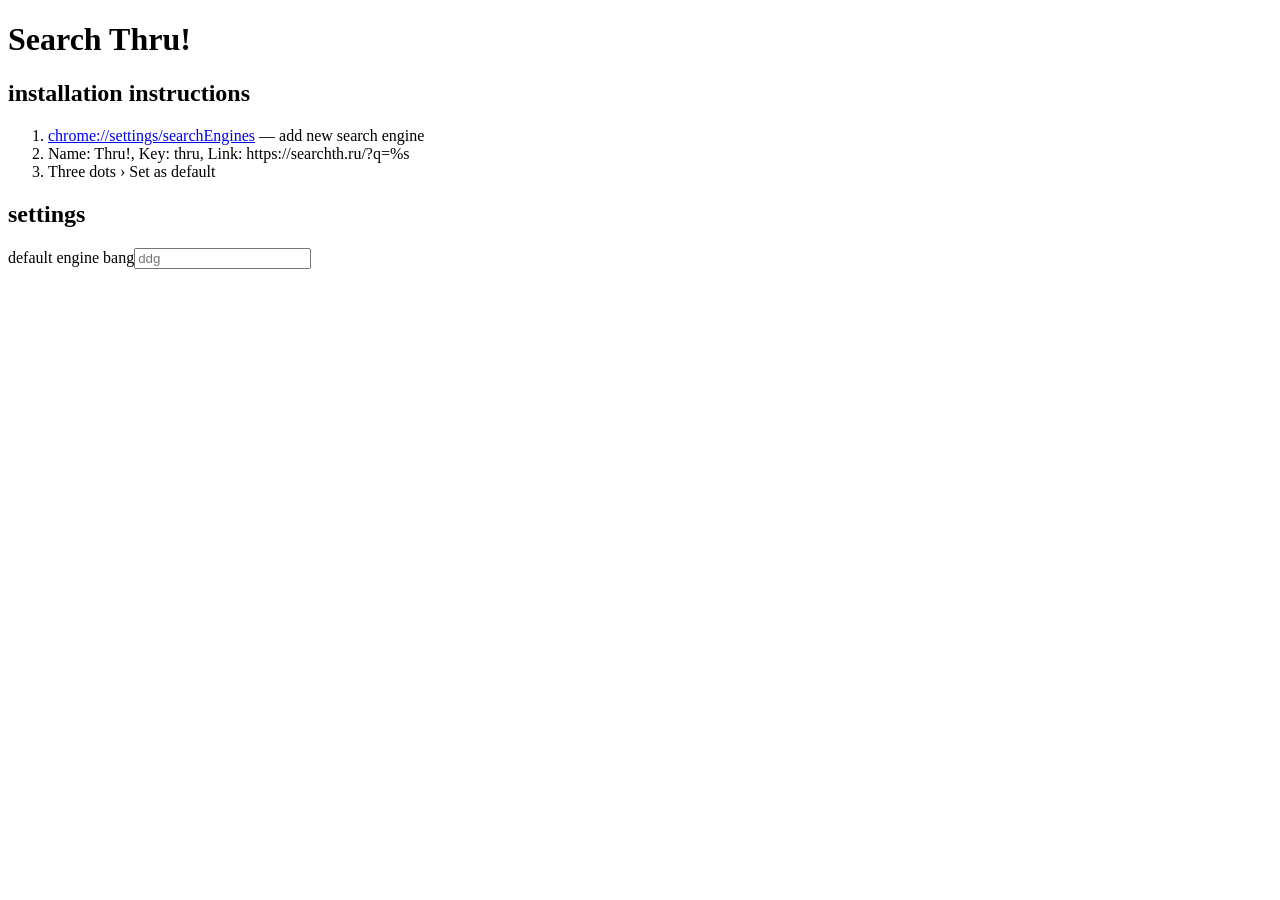
==== index.html @ 115f1e4c "oops, return is not in function" ====
<!doctype html>
<html lang="en">
    <head>
        <style>
            :root {
                color-scheme: light dark;
                --primary: light-dark(#fff, #111);
                background-color: var(--primary);
                /* hidden because first incognito query */
                /* will render page before redirecting  */
                visibility: hidden;
            }
        </style>
        <link
            id="homepageStylesheet"
            rel="stylesheet"
            href="/global.css"
            media="print"
        />

        <script>
            // first incognito search query will load this page
            // since there is no service worker to intercept
            const url = new URL(window.location.href);
            const query = url.searchParams.get("q")?.trim() ?? "";
            if (query && !navigator.serviceWorker?.controller) {
                const fallback = `https://duckduckgo.com/?q=${encodeURIComponent(
                    query,
                )}`;
                window.location.replace(fallback);
            }
        </script>

        <script src="/interface.js" defer></script>
        <script defer>
            if ("serviceWorker" in navigator) {
                navigator.serviceWorker
                    .register("/sw.js", { scope: "/" })
                    .catch(() => {});
            }
        </script>

        <meta charset="UTF-8" />
        <meta name="viewport" content="width=device-width, initial-scale=1.0" />
        <title>SearchThru!</title>
        <link
            rel="icon"
            type="image/png"
            href="/assets/favicon.png"
            sizes="32x32"
        />
        <link rel="icon" type="image/svg+xml" href="/assets/favicon.svg" />
        <link
            rel="search"
            type="application/opensearchdescription+xml"
            title="SearchThru!"
            href="/opensearch.xml"
        />
    </head>
    <body>
        <div id="app"></div>
    </body>
</html>
---- global.css ----
:root {
    opacity: 1;
}
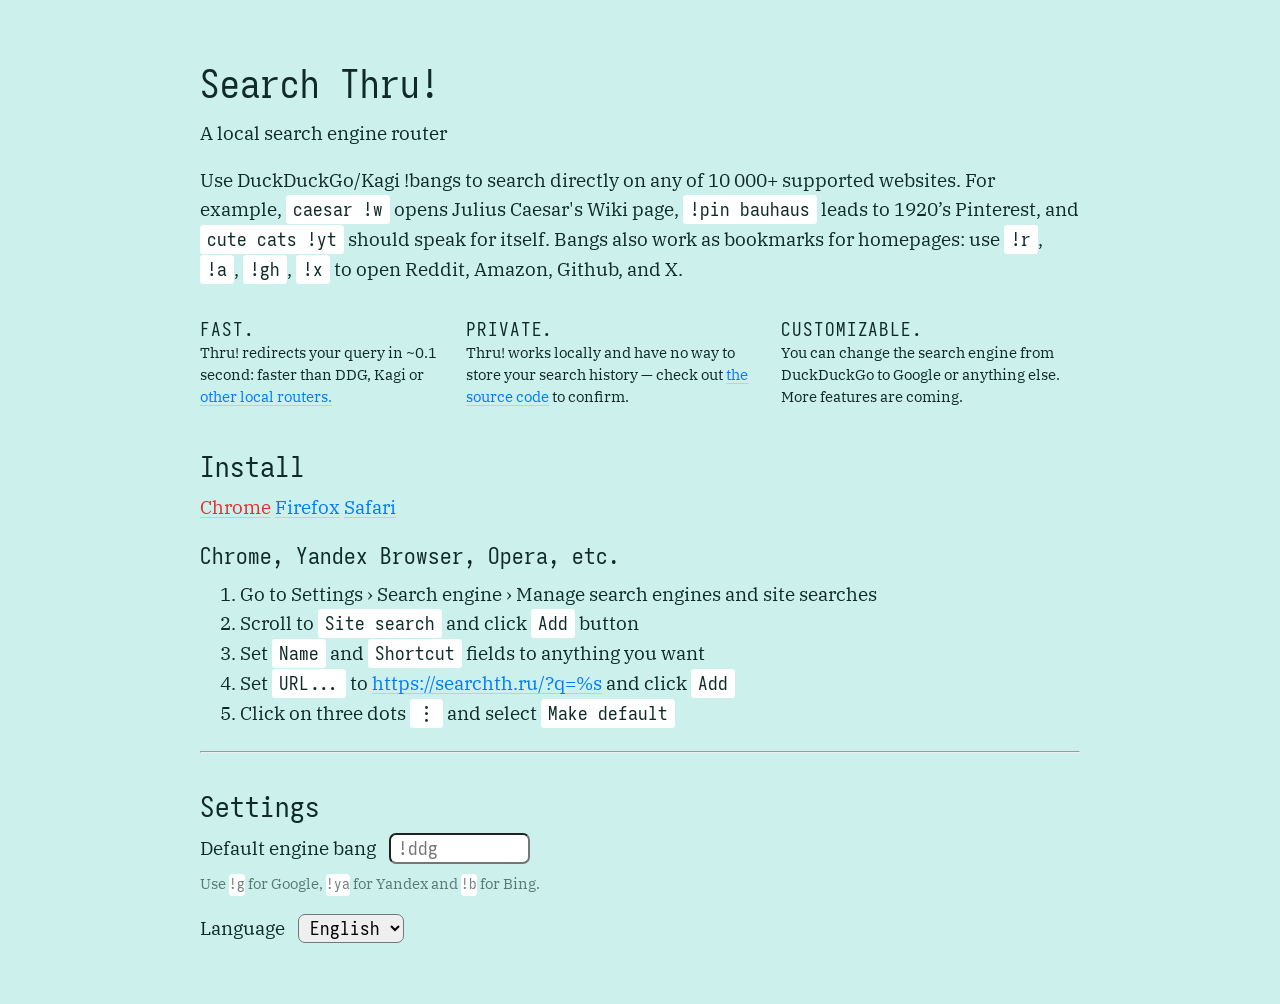
==== commit 1103ec20: "even bigger and beutifulier interface" ====
--- a/index.html
+++ b/index.html
@@ -6,8 +6,6 @@
                 color-scheme: light dark;
                 --primary: light-dark(#fff, #111);
                 background-color: var(--primary);
-                /* hidden because first incognito query */
-                /* will render page before redirecting  */
                 visibility: hidden;
             }
         </style>
@@ -15,8 +13,15 @@
             id="homepageStylesheet"
             rel="stylesheet"
             href="/global.css"
-            media="print"
         />
+
+        <script defer>
+        if ("serviceWorker" in navigator) {
+            navigator.serviceWorker
+                .register("/sw.js", { scope: "/" })
+                .catch(() => {});
+        }
+        </script>
 
         <script>
             // first incognito search query will load this page
@@ -29,20 +34,19 @@
                 )}`;
                 window.location.replace(fallback);
             }
-        </script>
-
-        <script src="/interface.js" defer></script>
-        <script defer>
-            if ("serviceWorker" in navigator) {
-                navigator.serviceWorker
-                    .register("/sw.js", { scope: "/" })
-                    .catch(() => {});
+            if (!query) {
+                document.documentElement.style.visibility = "visible";
             }
         </script>
 
+        <script src="/interface.js" defer></script>
+
         <meta charset="UTF-8" />
         <meta name="viewport" content="width=device-width, initial-scale=1.0" />
-        <title>SearchThru!</title>
+        <title>Search Thru!</title>
+        <meta name="description" content="A local search engine router." />
+        <meta property="og:site_name" content="Search Thru!" />
+
         <link
             rel="icon"
             type="image/png"
@@ -53,11 +57,220 @@
         <link
             rel="search"
             type="application/opensearchdescription+xml"
-            title="SearchThru!"
+            title="Thru!"
             href="/opensearch.xml"
         />
     </head>
     <body>
-        <div id="app"></div>
+        <h1 id="title" data-i18n="title">Search Thru!</h1>
+        <p id="tagline" data-i18n="tagline">A local search engine router</p>
+        <p data-i18n="description">
+            <span data-i18n="description.lead">
+                Use DuckDuckGo/Kagi !bangs to search directly on any of 10 000+
+                supported websites. For example,
+            </span>
+            <q data-i18n="description.examples.1.query">caesar !w</q>
+            <span data-i18n="description.examples.1.description">
+                opens Julius Caesar's Wiki page,
+            </span>
+            <q data-i18n="description.examples.2.query">!pin bauhaus</q>
+            <span data-i18n="description.examples.2.description">
+                leads to 1920’s Pinterest, and
+            </span>
+            <q data-i18n="description.examples.3.query">cute cats !yt</q>
+            <span data-i18n="description.examples.3.description">
+                should speak for itself.
+            </span>
+            <span data-i18n="description.bookmarks.start">
+                Bangs also work as bookmarks for homepages: use
+            </span>
+            <q data-i18n="description.bookmarks.1">!r</q>,
+            <q data-i18n="description.bookmarks.2">!a</q>,
+            <q data-i18n="description.bookmarks.3">!gh</q>,
+            <q data-i18n="description.bookmarks.4">!x</q>
+            <span data-i18n="description.bookmarks.end">
+                to open Reddit, Amazon, Github, and X.
+            </span>
+        </p>
+        <div class="perks">
+            <div class="perk-card">
+                <h2 data-i18n="perks.speed.title">Fast.</h2>
+                <p data-i18n="perks.speed.description">
+                    <span data-i18n="perks.speed.description.start"> Thru! redirects your query in ~0.1 second: faster than DDG,
+                    Kagi or
+                    </span>
+                    <a
+                        href="https://unduck.link/"
+                        data-i18n="perks.speed.description.link"
+                    >
+                        other local routers.
+                    </a>
+                </p>
+            </div>
+            <div class="perk-card">
+                <h2 data-i18n="perks.privacy.title">Private.</h2>
+                <p data-i18n="perks.privacy.description">
+                    <span data-i18n="perks.privacy.description.start">
+                        Thru! works locally and have no way to store your search
+                        history — check out
+                    </span>
+                    <a
+                        href="https://github.com/magvag/searchthru"
+                        data-i18n="perks.privacy.description.link"
+                    >
+                        the source code
+                    </a>
+                    <span data-i18n="perks.privacy.description.end">
+                        to confirm.
+                    </span>
+                </p>
+            </div>
+            <div class="perk-card">
+                <h2 data-i18n="perks.customization.title">Customizable.</h2>
+                <p data-i18n="perks.customization.description">
+                    You can change the search engine from DuckDuckGo to Google
+                    or anything else. More features are coming.
+                </p>
+            </div>
+        </div>
+        <div class="instructions">
+            <script>
+                document.addEventListener("DOMContentLoaded", () => {
+                    const links = document.querySelectorAll(
+                        '.browser-selector a[href^="#"]',
+                    );
+                    if (!links.length) return;
+
+                    const ua = navigator.userAgent;
+                    let target = "#chrome";
+                    if (/Firefox/i.test(ua)) {
+                        target = "#firefox";
+                    } else if (
+                        /Safari/i.test(ua) &&
+                        !/Chrome|Chromium|Edg|OPR|YaBrowser/i.test(ua)
+                    ) {
+                        target = "#safari";
+                    }
+
+                    const match = Array.from(links).find(
+                        (link) => link.getAttribute("href") === target,
+                    );
+                    if (match) {
+                        links.forEach((link) =>
+                            link.classList.remove("active"),
+                        );
+                        match.classList.add("active");
+                    }
+                });
+            </script>
+            <h2 data-i18n="instructions.title">Install</h2>
+            <div class="browser-selector">
+                <a
+                    href="#chrome"
+                    class="interactive select active"
+                    data-i18n="instructions.browsers.chrome"
+                    >Chrome</a
+                >
+                <a
+                    href="#firefox"
+                    class="interactive select"
+                    data-i18n="instructions.browsers.firefox"
+                    >Firefox</a
+                >
+                <a
+                    href="#safari"
+                    class="interactive select"
+                    data-i18n="instructions.browsers.safari"
+                    >Safari</a
+                >
+            </div>
+            <div id="chrome" class="instruction">
+                <h3 data-i18n="instructions.chrome.title">
+                    Chrome, Yandex Browser, Opera, etc.
+                </h3>
+                <ol>
+                    <li data-i18n="instructions.chrome.1">
+                        Go to Settings › Search engine › Manage search engines
+                        and site searches
+                    </li>
+                    <li data-i18n="instructions.chrome.2">
+                        Scroll to <q>Site search</q> and click <q>Add</q> button
+                    </li>
+                    <li data-i18n="instructions.chrome.3">
+                        Set <q>Name</q> and <q>Shortcut</q> fields to anything
+                        you want
+                    </li>
+                    <li data-i18n="instructions.chrome.4">
+                        <span data-i18n="instructions.chrome.start">
+                            Set <q>URL...</q> to
+                        </span>
+                        <a
+                            href="https://searchth.ru/?q=%s"
+                            class="interactive copy"
+                            >https://searchth.ru/?q=%s</a
+                        >
+                        <span data-i18n="instructions.chrome.end">
+                            and click <q>Add</q>
+                        </span>
+                    </li>
+                    <li data-i18n="instructions.chrome.5">
+                        Click on three dots <span class="ui">⋮</span> and select
+                        <q>Make default</q>
+                    </li>
+                </ol>
+            </div>
+            <div id="firefox" class="instruction">
+                <h3 data-i18n="instructions.firefox.title">
+                    Firefox, Zen, etc.
+                </h3>
+                <ol>
+                    <li data-i18n="instructions.firefox.1">
+                        Right click on URL in address bar of this page
+                    </li>
+                    <li data-i18n="instructions.firefox.2">
+                        Click <q>Add “Thru!”</q>
+                    </li>
+                    <li data-i18n="instructions.firefox.3">
+                        Go to Setting › Search and choose Thru! as a default
+                        search engine
+                    </li>
+                </ol>
+            </div>
+            <div id="safari" class="instruction">
+                <h3 data-i18n="instructions.safari.title">Safari</h3>
+                <p data-i18n="instructions.safari.1">
+                    Safari does not support custom search engines, stay tuned
+                    for a browser extension.
+                </p>
+            </div>
+        </div>
+        <hr>
+        <div class="settings">
+            <h2 data-i18n="settings.title">Settings</h2>
+            <div id="defaults">
+                <label
+                    for="defaultBang"
+                    data-i18n="settings.default-bang.setting"
+                    >Default engine bang</label
+                >
+                <input
+                    type="text"
+                    id="defaultBang"
+                    name="defaultBang"
+                    placeholder="!ddg"
+                />
+                <p class="hint" data-i18n="settings.default-bang.help">
+                    Use <q>!g</q> for Google, <q>!ya</q> for Yandex and <q>!b</q> for Bing.
+                </p>
+            </div>
+        </div>
+        <div class="language">
+            <label for="language" data-i18n="settings.language.setting">Language</label>
+            <select id="language" name="language">
+                <option value="en">English</option>
+                <option value="ru">Русский</option>
+            </select>
+        </div>
+        </div>
     </body>
 </html>
--- a/global.css
+++ b/global.css
@@ -1,3 +1,273 @@
 :root {
-    opacity: 1;
-}
+    --color-primary: light-dark(#ccf0eb, #102b27);
+    --color-secondary: light-dark(#102b27, #ccf0eb);
+    --color-tertiary: light-dark(red, red);
+    /*--color-quaternary: light-dark(red, red);*/
+}
+
+:root {
+    --color-background: var(--color-primary);
+    --color-text: var(--color-secondary);
+    --color-heading: var(--color-text);
+    --color-link: light-dark(#007bff, #007bff);
+    --color-link__hover: light-dark(#0056b3, #0056b3);
+    --color-link__visited: light-dark(#b24bab, #ef4bc6);
+    --color-link__active: light-dark(#e72c2c, #e72c2c);
+    --color-codeBackground: light-dark(
+        white,
+        color-mix(in srgb, var(--color-text), transparent 90%)
+    );
+}
+
+:root {
+    --transparency-line: 80%;
+    --width-main: 50rem;
+    --font-size-text: 1.1rem;
+    --font-size-caption: 0.825rem;
+    --font-size-h1: 3rem;
+    --font-size-h2: 2rem;
+}
+
+:root {
+    background-color: var(--color-background);
+}
+
+@media (prefers-color-scheme: dark) {
+    :root {
+        color-scheme: dark;
+    }
+}
+
+* {
+    box-sizing: border-box;
+}
+
+@view-transition {
+    navigation: auto;
+}
+
+html,
+body {
+    padding: 0 auto;
+    margin: 0 auto;
+    font-family: var(--font-family);
+    font-size: var(--font-size-text);
+    color: var(--color-text);
+}
+
+html {
+    overflow-y: scroll;
+    min-height: 100vh;
+}
+
+/* FONTS */
+/* ibm-plex-serif-regular - cyrillic_cyrillic-ext_latin_latin-ext */
+@font-face {
+    font-display: swap;
+    font-family: "IBM Plex Serif";
+    font-style: normal;
+    font-weight: 400;
+    src: url("/assets/fonts/ibm-plex-serif-v20-cyrillic_cyrillic-ext_latin_latin-ext-regular.woff2")
+        format("woff2"); /* Chrome 36+, Opera 23+, Firefox 39+, Safari 12+, iOS 10+ */
+}
+
+/* ibm-plex-serif-700 - cyrillic_cyrillic-ext_latin_latin-ext */
+@font-face {
+    font-display: swap;
+    font-family: "IBM Plex Serif";
+    font-style: normal;
+    font-weight: 700;
+    src: url("/assets/fonts/ibm-plex-serif-v20-cyrillic_cyrillic-ext_latin_latin-ext-700.woff2")
+        format("woff2"); /* Chrome 36+, Opera 23+, Firefox 39+, Safari 12+, iOS 10+ */
+}
+
+@font-face {
+    font-display: swap;
+    font-family: "Iosevka";
+    font-style: normal;
+    font-weight: 400;
+    src: url("/assets/fonts/IosevkaSS15-Regular.woff2") format("woff2"); /* Chrome 36+, Opera 23+, Firefox 39+, Safari 12+, iOS 10+ */
+}
+
+:root {
+    --font-family: "IBM Plex Serif", -apple-system, system-ui, sans-serif;
+    --font-family-monospace:
+        "Iosevka", Consolas, Menlo, Monaco, Andale Mono WT, Andale Mono,
+        Lucida Console, Lucida Sans Typewriter, DejaVu Sans Mono,
+        Bitstream Vera Sans Mono, Liberation Mono, Nimbus Mono L, Courier New,
+        Courier, monospace;
+}
+
+@media (max-width: 800px) {
+    html,
+    body {
+        margin: 0 2%;
+    }
+}
+
+body,
+main {
+    max-width: var(--width-main);
+}
+
+body {
+    padding-top: 2rem;
+    padding-bottom: 3rem;
+}
+
+p,
+ul,
+ol {
+    margin-top: 0;
+    margin-bottom: 1rem;
+    line-height: 1.5;
+    text-wrap-style: pretty;
+}
+
+h1,
+h2,
+h3 {
+    font-family: var(--font-family-monospace);
+    font-weight: 400;
+    margin-bottom: 0.5rem;
+}
+
+hr {
+    color: color-mix(
+        in srgb,
+        currentColor,
+        transparent var(--transparency-line)
+    );
+    margin-bottom: 2rem;
+}
+
+a[href] {
+    color: var(--color-link);
+}
+
+a[href]:visited {
+    color: var(--color-link__visited);
+}
+
+a[href].interactive:visited {
+    color: var(--color-link);
+}
+
+a[href].interactive.active,
+a[href]:hover,
+a[href]:active {
+    color: var(--color-link__active);
+}
+
+a,
+a u {
+    text-decoration: underline;
+    text-decoration-thickness: 1px;
+    text-underline-offset: 0.175em;
+    text-decoration-color: color-mix(
+        in srgb,
+        currentColor,
+        transparent var(--transparency-line)
+    );
+    text-decoration-skip: none;
+    text-decoration-skip-ink: none;
+    transition:
+        color 0.25s ease-in,
+        text-decoration-color 0.25s ease-in;
+}
+
+a:hover,
+a:hover u {
+    text-decoration-color: currentColor;
+    transition:
+        color 0.05s ease-in,
+        text-decoration-color 0.05s ease-in;
+}
+
+a:visited:hover,
+a:visited:hover u {
+    text-decoration-color: currentColor;
+    transition:
+        color 0.05s ease-in,
+        text-decoration-color 0.05s ease-in;
+}
+
+q,
+span.ui {
+    display: inline-block;
+    font-family: var(--font-family-monospace);
+    font-weight: 400;
+    quotes: none;
+    background-color: var(--color-codeBackground);
+    word-break: keep-all;
+    white-space: nowrap;
+    box-decoration-break: none;
+    /*margin-block: 0.2rem;*/
+    border-radius: 0.2rem;
+    padding-inline-start: 0.4rem;
+    padding-inline-end: 0.4rem;
+}
+
+.perks {
+    position: relative;
+    display: flex;
+    gap: 1.4rem;
+}
+
+@media (max-width: 700px) {
+    .perks {
+        flex-direction: column;
+    }
+}
+
+.perk-card {
+    /*background-color: var(--color-codeBackground);*/
+    border-radius: 0.4rem;
+}
+
+.instructions .instruction {
+    min-height: 200px;
+}
+
+.perk-card h2 {
+    text-transform: uppercase;
+    font-size: var(--font-size-text);
+    margin-bottom: 0;
+    letter-spacing: 0.05rem;
+}
+
+.perk-card p {
+    font-size: var(--font-size-caption);
+    hyphens: auto;
+    hyphenate-limit-chars: 8 4 4;
+    -webkit-hyphenate-limit-before: 4;
+    -webkit-hyphenate-limit-after: 4;
+}
+
+label,
+input,
+select {
+    margin-bottom: 0.5rem;
+    font-size: var(--font-size-text);
+}
+
+label {
+    padding-inline-end: 0.5rem;
+}
+
+input,
+select {
+    max-width: 8rem;
+    font-family: var(--font-family-monospace);
+    border-radius: 0.4rem;
+    padding-inline: 0.4rem;
+}
+
+.hint {
+    color: color-mix(in srgb, var(--color-text), transparent 40%);
+    font-size: var(--font-size-caption);
+}
+
+.hint q {
+    padding: 0;
+}
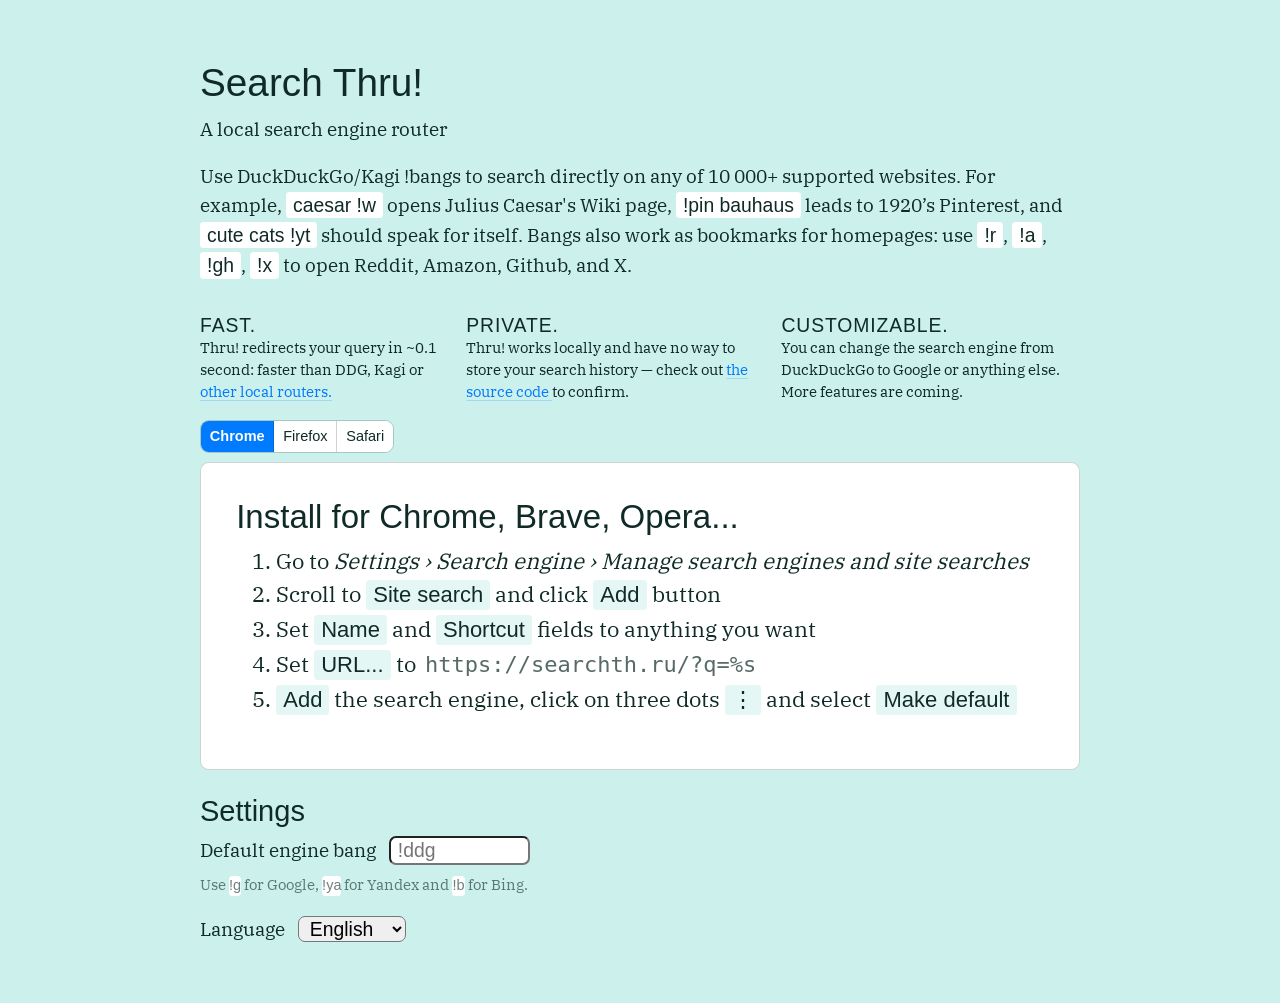
==== commit ac0ac776: "browser instructions tabbing and some CSS tweaks" ====
--- a/index.html
+++ b/index.html
@@ -62,41 +62,41 @@
         />
     </head>
     <body>
-        <h1 id="title" data-i18n="title">Search Thru!</h1>
-        <p id="tagline" data-i18n="tagline">A local search engine router</p>
-        <p data-i18n="description">
-            <span data-i18n="description.lead">
+        <h1 id="title">Search Thru!</h1>
+        <p id="tagline">A local search engine router</p>
+        <p>
+            <span>
                 Use DuckDuckGo/Kagi !bangs to search directly on any of 10 000+
                 supported websites. For example,
             </span>
-            <q data-i18n="description.examples.1.query">caesar !w</q>
-            <span data-i18n="description.examples.1.description">
+            <q>caesar !w</q>
+            <span>
                 opens Julius Caesar's Wiki page,
             </span>
-            <q data-i18n="description.examples.2.query">!pin bauhaus</q>
-            <span data-i18n="description.examples.2.description">
+            <q>!pin bauhaus</q>
+            <span>
                 leads to 1920’s Pinterest, and
             </span>
-            <q data-i18n="description.examples.3.query">cute cats !yt</q>
-            <span data-i18n="description.examples.3.description">
+            <q>cute cats !yt</q>
+            <span>
                 should speak for itself.
             </span>
-            <span data-i18n="description.bookmarks.start">
+            <span>
                 Bangs also work as bookmarks for homepages: use
             </span>
-            <q data-i18n="description.bookmarks.1">!r</q>,
-            <q data-i18n="description.bookmarks.2">!a</q>,
-            <q data-i18n="description.bookmarks.3">!gh</q>,
-            <q data-i18n="description.bookmarks.4">!x</q>
-            <span data-i18n="description.bookmarks.end">
+            <q>!r</q>,
+            <q>!a</q>,
+            <q>!gh</q>,
+            <q>!x</q>
+            <span>
                 to open Reddit, Amazon, Github, and X.
             </span>
         </p>
         <div class="perks">
             <div class="perk-card">
-                <h2 data-i18n="perks.speed.title">Fast.</h2>
-                <p data-i18n="perks.speed.description">
-                    <span data-i18n="perks.speed.description.start"> Thru! redirects your query in ~0.1 second: faster than DDG,
+                <h2>Fast.</h2>
+                <p>
+                    <span> Thru! redirects your query in ~0.1 second: faster than DDG,
                     Kagi or
                     </span>
                     <a
@@ -108,9 +108,9 @@
                 </p>
             </div>
             <div class="perk-card">
-                <h2 data-i18n="perks.privacy.title">Private.</h2>
-                <p data-i18n="perks.privacy.description">
-                    <span data-i18n="perks.privacy.description.start">
+                <h2>Private.</h2>
+                <p>
+                    <span>
                         Thru! works locally and have no way to store your search
                         history — check out
                     </span>
@@ -120,133 +120,120 @@
                     >
                         the source code
                     </a>
-                    <span data-i18n="perks.privacy.description.end">
+                    <span>
                         to confirm.
                     </span>
                 </p>
             </div>
             <div class="perk-card">
-                <h2 data-i18n="perks.customization.title">Customizable.</h2>
-                <p data-i18n="perks.customization.description">
+                <h2>Customizable.</h2>
+                <p>
                     You can change the search engine from DuckDuckGo to Google
                     or anything else. More features are coming.
                 </p>
             </div>
         </div>
-        <div class="instructions">
-            <script>
-                document.addEventListener("DOMContentLoaded", () => {
-                    const links = document.querySelectorAll(
-                        '.browser-selector a[href^="#"]',
-                    );
-                    if (!links.length) return;
-
-                    const ua = navigator.userAgent;
-                    let target = "#chrome";
-                    if (/Firefox/i.test(ua)) {
-                        target = "#firefox";
-                    } else if (
-                        /Safari/i.test(ua) &&
-                        !/Chrome|Chromium|Edg|OPR|YaBrowser/i.test(ua)
-                    ) {
-                        target = "#safari";
-                    }
-
-                    const match = Array.from(links).find(
-                        (link) => link.getAttribute("href") === target,
-                    );
-                    if (match) {
-                        links.forEach((link) =>
-                            link.classList.remove("active"),
-                        );
-                        match.classList.add("active");
-                    }
-                });
-            </script>
-            <h2 data-i18n="instructions.title">Install</h2>
-            <div class="browser-selector">
-                <a
-                    href="#chrome"
-                    class="interactive select active"
-                    data-i18n="instructions.browsers.chrome"
-                    >Chrome</a
-                >
-                <a
-                    href="#firefox"
-                    class="interactive select"
-                    data-i18n="instructions.browsers.firefox"
-                    >Firefox</a
-                >
-                <a
-                    href="#safari"
-                    class="interactive select"
-                    data-i18n="instructions.browsers.safari"
-                    >Safari</a
-                >
-            </div>
-            <div id="chrome" class="instruction">
-                <h3 data-i18n="instructions.chrome.title">
-                    Chrome, Yandex Browser, Opera, etc.
-                </h3>
-                <ol>
-                    <li data-i18n="instructions.chrome.1">
-                        Go to Settings › Search engine › Manage search engines
-                        and site searches
-                    </li>
-                    <li data-i18n="instructions.chrome.2">
-                        Scroll to <q>Site search</q> and click <q>Add</q> button
-                    </li>
-                    <li data-i18n="instructions.chrome.3">
-                        Set <q>Name</q> and <q>Shortcut</q> fields to anything
-                        you want
-                    </li>
-                    <li data-i18n="instructions.chrome.4">
-                        <span data-i18n="instructions.chrome.start">
-                            Set <q>URL...</q> to
-                        </span>
-                        <a
-                            href="https://searchth.ru/?q=%s"
-                            class="interactive copy"
-                            >https://searchth.ru/?q=%s</a
-                        >
-                        <span data-i18n="instructions.chrome.end">
-                            and click <q>Add</q>
-                        </span>
-                    </li>
-                    <li data-i18n="instructions.chrome.5">
-                        Click on three dots <span class="ui">⋮</span> and select
-                        <q>Make default</q>
-                    </li>
-                </ol>
-            </div>
-            <div id="firefox" class="instruction">
-                <h3 data-i18n="instructions.firefox.title">
-                    Firefox, Zen, etc.
-                </h3>
-                <ol>
-                    <li data-i18n="instructions.firefox.1">
-                        Right click on URL in address bar of this page
-                    </li>
-                    <li data-i18n="instructions.firefox.2">
-                        Click <q>Add “Thru!”</q>
-                    </li>
-                    <li data-i18n="instructions.firefox.3">
-                        Go to Setting › Search and choose Thru! as a default
-                        search engine
-                    </li>
-                </ol>
-            </div>
-            <div id="safari" class="instruction">
-                <h3 data-i18n="instructions.safari.title">Safari</h3>
-                <p data-i18n="instructions.safari.1">
-                    Safari does not support custom search engines, stay tuned
-                    for a browser extension.
-                </p>
+        <div class="instructions-section">
+            <ul class="browser-selector" role="tablist">
+                <li role="presentation">
+                    <a
+                        href="#chrome"
+                        role="tab"
+                        tabindex="0"
+                        aria-selected="true"
+                        aria-controls="chrome"
+                        class="interactive select active"
+                        data-i18n="instructions.browsers.chrome"
+                        >Chrome</a
+                    >
+                </li>
+                <li role="presentation">
+                    <a
+                        href="#firefox"
+                        role="tab"
+                        tabindex="-1"
+                        aria-selected="false"
+                        aria-controls="firefox"
+                        class="interactive select"
+                        data-i18n="instructions.browsers.firefox"
+                        >Firefox</a
+                    >
+                </li>
+                <li role="presentation">
+                    <a
+                        href="#safari"
+                        role="tab"
+                        tabindex="-1"
+                        aria-selected="false"
+                        aria-controls="safari"
+                        class="interactive select"
+                        data-i18n="instructions.browsers.safari"
+                        >Safari</a
+                    >
+                </li>
+            </ul>
+            <div class="instructions-container">
+                <div id="chrome" class="instruction" role="tabpanel">
+                    <h2>
+                        Install for Chrome, Brave, Opera...
+                    </h2>
+                    <ol>
+                        <li>
+                            Go to <em>Settings › Search engine › Manage search engines
+                            and site searches</em>
+                        </li>
+                        <li>
+                            Scroll to <q>Site search</q> and click <q>Add</q> button
+                        </li>
+                        <li>
+                            Set <q>Name</q> and <q>Shortcut</q> fields to anything
+                            you want
+                        </li>
+                        <li>
+                            <span>
+                                Set <q>URL...</q> to
+                            </span>
+                            <a
+                                href="https://searchth.ru/?q=%s"
+                                class="interactive copy"
+                                >https://searchth.ru/?q=%s</a
+                            >
+                        </li>
+                        <li>
+                            <q>Add</q> the search engine, click on three dots <span class="ui">⋮</span> and select
+                            <q>Make default</q>
+                        </li>
+                    </ol>
+                </div>
+                <div id="firefox" class="instruction" role="tabpanel">
+                    <h2>
+                        Install for Firefox, Zen...
+                    </h2>
+                    <ol>
+                        <li>
+                            Right click on URL in address bar of this page
+                        </li>
+                        <li>
+                            Click <q>Add "Thru!"</q>
+                        </li>
+                        <li>
+                            Go to <em>Settings › Search</em> and choose Thru! as a default
+                            search engine
+                        </li>
+                    </ol>
+                </div>
+                <div id="safari" class="instruction" role="tabpanel">
+                    <h2>Install for Safari</h2>
+                    <p>
+                        Safari does not support custom search engines, stay tuned
+                        for a browser extension.
+                    </p>
+                </div>
             </div>
         </div>
         <hr>
         <div class="settings">
-            <h2 data-i18n="settings.title">Settings</h2>
+            <h2>Settings</h2>
             <div id="defaults">
                 <label
                     for="defaultBang"
@@ -259,13 +246,13 @@
                     name="defaultBang"
                     placeholder="!ddg"
                 />
-                <p class="hint" data-i18n="settings.default-bang.help">
+                <p class="hint">
                     Use <q>!g</q> for Google, <q>!ya</q> for Yandex and <q>!b</q> for Bing.
                 </p>
             </div>
         </div>
         <div class="language">
-            <label for="language" data-i18n="settings.language.setting">Language</label>
+            <label for="language">Language</label>
             <select id="language" name="language">
                 <option value="en">English</option>
                 <option value="ru">Русский</option>
--- a/global.css
+++ b/global.css
@@ -17,6 +17,10 @@
         white,
         color-mix(in srgb, var(--color-text), transparent 90%)
     );
+    --color-tabBackground: light-dark(
+        white,
+        color-mix(in srgb, var(--color-text), transparent 90%)
+    );
 }
 
 :root {
@@ -42,22 +46,17 @@
     box-sizing: border-box;
 }
 
+*:focus {
+    outline: none;
+}
+
+*:focus-visible {
+    outline: 2px solid var(--color-link);
+    outline-offset: 2px;
+}
+
 @view-transition {
     navigation: auto;
-}
-
-html,
-body {
-    padding: 0 auto;
-    margin: 0 auto;
-    font-family: var(--font-family);
-    font-size: var(--font-size-text);
-    color: var(--color-text);
-}
-
-html {
-    overflow-y: scroll;
-    min-height: 100vh;
 }
 
 /* FONTS */
@@ -90,18 +89,41 @@
 }
 
 :root {
-    --font-family: "IBM Plex Serif", -apple-system, system-ui, sans-serif;
+    --font-family:
+        "Georgia", "Palatino Linotype", "Book Antiqua", Palatino,
+        "IBM Plex Serif", serif;
+    --font-family-sans:
+        -apple-system, BlinkMacSystemFont, "Segoe UI", "San Francisco",
+        Helvetica, Arial, sans-serif;
     --font-family-monospace:
-        "Iosevka", Consolas, Menlo, Monaco, Andale Mono WT, Andale Mono,
-        Lucida Console, Lucida Sans Typewriter, DejaVu Sans Mono,
+        Consolas, Menlo, Monaco, Andale Mono WT, Andale Mono, Lucida Console,
+        Lucida Sans Typewriter, DejaVu Sans Mono, "Iosevka",
         Bitstream Vera Sans Mono, Liberation Mono, Nimbus Mono L, Courier New,
         Courier, monospace;
+}
+
+html,
+body {
+    padding: 0 auto;
+    margin: 0 auto;
+    font-family: var(--font-family);
+    font-size: var(--font-size-text);
+    color: var(--color-text);
+}
+
+html {
+    overflow-y: scroll;
+    min-height: 100vh;
 }
 
 @media (max-width: 800px) {
     html,
     body {
         margin: 0 2%;
+    }
+
+    .instructions-container {
+        padding: 0;
     }
 }
 
@@ -127,7 +149,7 @@
 h1,
 h2,
 h3 {
-    font-family: var(--font-family-monospace);
+    font-family: var(--font-family-sans);
     font-weight: 400;
     margin-bottom: 0.5rem;
 }
@@ -192,20 +214,32 @@
         text-decoration-color 0.05s ease-in;
 }
 
+hr {
+    display: none;
+}
+
 q,
 span.ui {
     display: inline-block;
-    font-family: var(--font-family-monospace);
     font-weight: 400;
-    quotes: none;
+    font-family: var(--font-family-sans);
     background-color: var(--color-codeBackground);
     word-break: keep-all;
     white-space: nowrap;
-    box-decoration-break: none;
-    /*margin-block: 0.2rem;*/
+    box-decoration-break: clone;
+    margin-block: 0.12rem;
+    line-height: 1.35;
     border-radius: 0.2rem;
     padding-inline-start: 0.4rem;
     padding-inline-end: 0.4rem;
+}
+
+q {
+    quotes: none;
+}
+
+span.ui {
+    font-family: var(--font-family-sans);
 }
 
 .perks {
@@ -258,7 +292,7 @@
 input,
 select {
     max-width: 8rem;
-    font-family: var(--font-family-monospace);
+    font-family: var(--font-family-sans);
     border-radius: 0.4rem;
     padding-inline: 0.4rem;
 }
@@ -271,3 +305,108 @@
 .hint q {
     padding: 0;
 }
+
+a[href].copy,
+a[href].copy:visited {
+    font-family: var(--font-family-monospace);
+    margin-inline-start: 0.25rem;
+    text-decoration: none;
+    color: color-mix(in srgb, var(--color-secondary), transparent 30%);
+}
+
+a[href].copy.copied::after,
+a[href].copy.copied:visited::after {
+    content: "✓ Copied";
+    font-family: var(--font-family-sans);
+    font-size: var(--font-size-caption);
+    text-decoration: none !important;
+    margin-inline-start: 0.5rem;
+    padding: 0.15rem 0.25rem;
+    border-radius: 0.25rem;
+    background-color: color-mix(in srgb, var(--color-text), transparent 90%);
+    animation: fade-out 2s forwards;
+}
+
+.browser-selector {
+    display: inline-flex;
+    list-style: none;
+    margin: 0 0 0.5rem;
+    padding: 0;
+    border: 1px solid
+        color-mix(in srgb, var(--color-secondary), transparent 80%);
+    border-radius: 0.5rem;
+    overflow: hidden;
+}
+
+.browser-selector li {
+    display: contents;
+}
+
+.browser-selector a[role="tab"] {
+    padding: 0.25rem 0.5rem;
+    font-family: var(--font-family-sans);
+    font-size: var(--font-size-caption);
+    color: var(--color-text);
+    background-color: var(--color-tabBackground);
+    text-decoration: none;
+    border-inline-end: 1px solid
+        color-mix(in srgb, var(--color-secondary), transparent 80%);
+    transition:
+        background-color 0.15s ease,
+        color 0.15s ease;
+}
+
+.browser-selector li:last-child a[role="tab"] {
+    border-inline-end: none;
+}
+
+.browser-selector a[role="tab"]:hover {
+    background-color: color-mix(in srgb, var(--color-link), transparent 85%);
+}
+
+.browser-selector a[role="tab"].active {
+    background-color: var(--color-link);
+    color: white;
+    font-weight: 600;
+}
+
+.browser-selector a[role="tab"]:visited {
+    color: var(--color-text);
+}
+
+.browser-selector a[role="tab"].active:visited {
+    color: white;
+}
+
+.browser-selector:focus-within {
+    outline: 2px solid var(--color-link);
+    outline-offset: 2px;
+}
+
+.instructions-container {
+    background-color: var(--color-tabBackground);
+    --color-codeBackground: color-mix(
+        in srgb,
+        var(--color-primary),
+        transparent 50%
+    );
+    padding: 2rem;
+    font-size: 1.25rem;
+    border-radius: 0.5rem;
+    border: 1px solid
+        color-mix(in srgb, var(--color-secondary), transparent 80%);
+}
+
+.instructions-container h2 {
+    margin-top: 0;
+}
+
+@keyframes fade-out {
+    0%,
+    70% {
+        opacity: 1;
+    }
+    100% {
+        opacity: 0;
+    }
+}
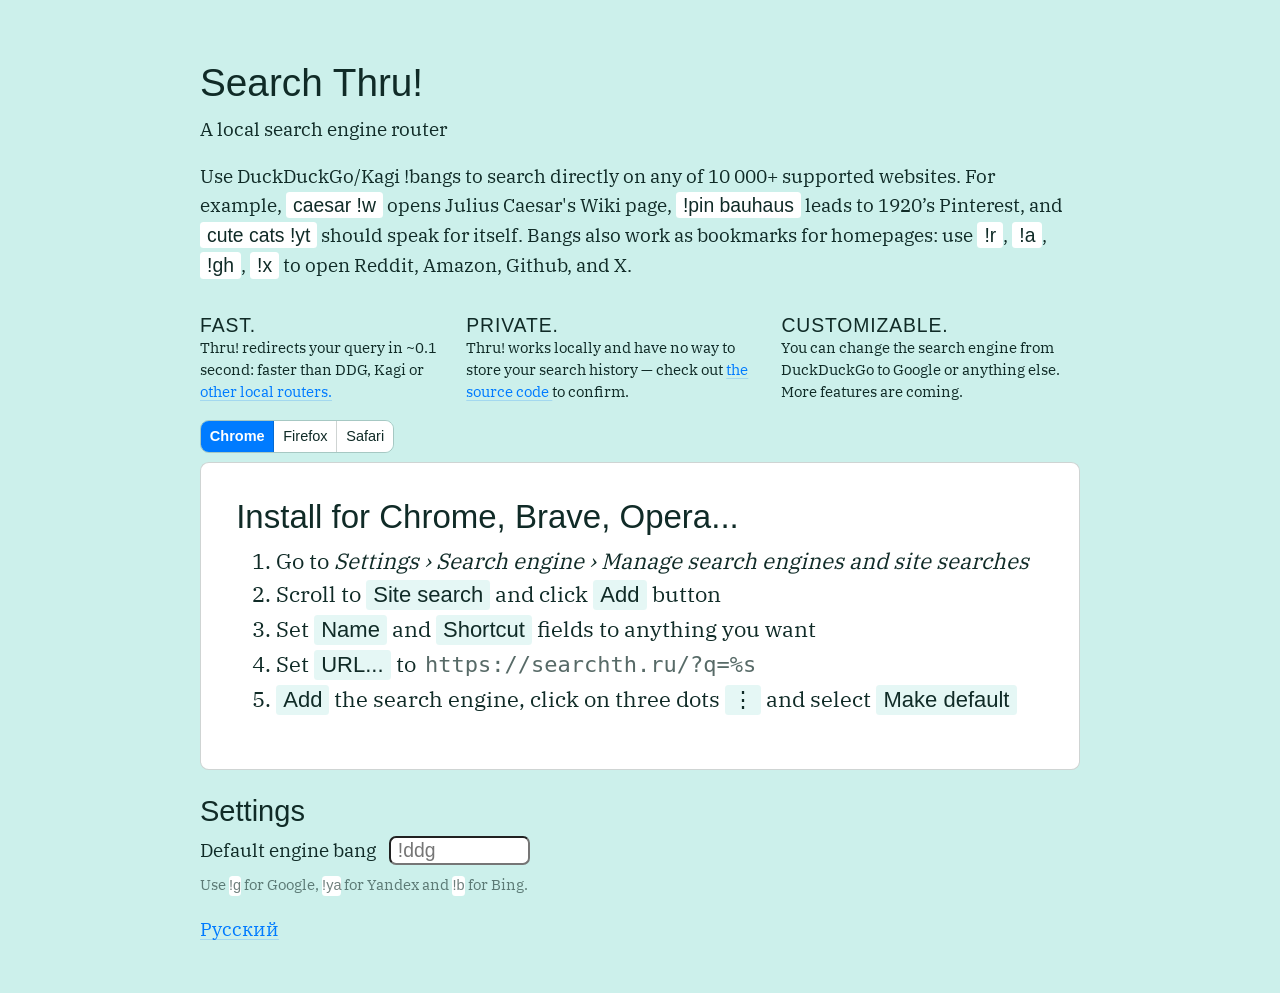
==== commit 711902ef: "removed old lang system" ====
--- a/index.html
+++ b/index.html
@@ -9,18 +9,14 @@
                 visibility: hidden;
             }
         </style>
-        <link
-            id="homepageStylesheet"
-            rel="stylesheet"
-            href="/global.css"
-        />
+        <link id="homepageStylesheet" rel="stylesheet" href="/global.css" />
 
         <script defer>
-        if ("serviceWorker" in navigator) {
-            navigator.serviceWorker
-                .register("/sw.js", { scope: "/" })
-                .catch(() => {});
-        }
+            if ("serviceWorker" in navigator) {
+                navigator.serviceWorker
+                    .register("/sw.js", { scope: "/" })
+                    .catch(() => {});
+            }
         </script>
 
         <script>
@@ -46,6 +42,15 @@
         <title>Search Thru!</title>
         <meta name="description" content="A local search engine router." />
         <meta property="og:site_name" content="Search Thru!" />
+
+        <link rel="canonical" href="https://searchth.ru/" />
+        <link rel="alternate" hreflang="en" href="https://searchth.ru/" />
+        <link rel="alternate" hreflang="ru" href="https://searchth.ru/ru/" />
+        <link
+            rel="alternate"
+            hreflang="x-default"
+            href="https://searchth.ru/"
+        />
 
         <link
             rel="icon"
@@ -70,34 +75,23 @@
                 supported websites. For example,
             </span>
             <q>caesar !w</q>
-            <span>
-                opens Julius Caesar's Wiki page,
-            </span>
+            <span> opens Julius Caesar's Wiki page, </span>
             <q>!pin bauhaus</q>
-            <span>
-                leads to 1920’s Pinterest, and
-            </span>
+            <span> leads to 1920’s Pinterest, and </span>
             <q>cute cats !yt</q>
-            <span>
-                should speak for itself.
-            </span>
-            <span>
-                Bangs also work as bookmarks for homepages: use
-            </span>
-            <q>!r</q>,
-            <q>!a</q>,
-            <q>!gh</q>,
+            <span> should speak for itself. </span>
+            <span> Bangs also work as bookmarks for homepages: use </span>
+            <q>!r</q>, <q>!a</q>, <q>!gh</q>,
             <q>!x</q>
-            <span>
-                to open Reddit, Amazon, Github, and X.
-            </span>
+            <span> to open Reddit, Amazon, Github, and X. </span>
         </p>
         <div class="perks">
             <div class="perk-card">
                 <h2>Fast.</h2>
                 <p>
-                    <span> Thru! redirects your query in ~0.1 second: faster than DDG,
-                    Kagi or
+                    <span>
+                        Thru! redirects your query in ~0.1 second: faster than
+                        DDG, Kagi or
                     </span>
                     <a
                         href="https://unduck.link/"
@@ -120,9 +114,7 @@
                     >
                         the source code
                     </a>
-                    <span>
-                        to confirm.
-                    </span>
+                    <span> to confirm. </span>
                 </p>
             </div>
             <div class="perk-card">
@@ -174,25 +166,25 @@
             </ul>
             <div class="instructions-container">
                 <div id="chrome" class="instruction" role="tabpanel">
-                    <h2>
-                        Install for Chrome, Brave, Opera...
-                    </h2>
+                    <h2>Install for Chrome, Brave, Opera...</h2>
                     <ol>
                         <li>
-                            Go to <em>Settings › Search engine › Manage search engines
-                            and site searches</em>
-                        </li>
-                        <li>
-                            Scroll to <q>Site search</q> and click <q>Add</q> button
-                        </li>
-                        <li>
-                            Set <q>Name</q> and <q>Shortcut</q> fields to anything
-                            you want
-                        </li>
-                        <li>
-                            <span>
-                                Set <q>URL...</q> to
-                            </span>
+                            Go to
+                            <em
+                                >Settings › Search engine › Manage search
+                                engines and site searches</em
+                            >
+                        </li>
+                        <li>
+                            Scroll to <q>Site search</q> and click
+                            <q>Add</q> button
+                        </li>
+                        <li>
+                            Set <q>Name</q> and <q>Shortcut</q> fields to
+                            anything you want
+                        </li>
+                        <li>
+                            <span> Set <q>URL...</q> to </span>
                             <a
                                 href="https://searchth.ru/?q=%s"
                                 class="interactive copy"
@@ -200,38 +192,33 @@
                             >
                         </li>
                         <li>
-                            <q>Add</q> the search engine, click on three dots <span class="ui">⋮</span> and select
+                            <q>Add</q> the search engine, click on three dots
+                            <span class="ui">⋮</span> and select
                             <q>Make default</q>
                         </li>
                     </ol>
                 </div>
                 <div id="firefox" class="instruction" role="tabpanel">
-                    <h2>
-                        Install for Firefox, Zen...
-                    </h2>
+                    <h2>Install for Firefox, Zen...</h2>
                     <ol>
-                        <li>
-                            Right click on URL in address bar of this page
-                        </li>
-                        <li>
-                            Click <q>Add "Thru!"</q>
-                        </li>
-                        <li>
-                            Go to <em>Settings › Search</em> and choose Thru! as a default
-                            search engine
+                        <li>Right click on URL in address bar of this page</li>
+                        <li>Click <q>Add "Thru!"</q></li>
+                        <li>
+                            Go to <em>Settings › Search</em> and choose Thru! as
+                            a default search engine
                         </li>
                     </ol>
                 </div>
                 <div id="safari" class="instruction" role="tabpanel">
                     <h2>Install for Safari</h2>
                     <p>
-                        Safari does not support custom search engines, stay tuned
-                        for a browser extension.
+                        Safari does not support custom search engines, stay
+                        tuned for a browser extension.
                     </p>
                 </div>
             </div>
         </div>
-        <hr>
+        <hr />
         <div class="settings">
             <h2>Settings</h2>
             <div id="defaults">
@@ -247,17 +234,13 @@
                     placeholder="!ddg"
                 />
                 <p class="hint">
-                    Use <q>!g</q> for Google, <q>!ya</q> for Yandex and <q>!b</q> for Bing.
+                    Use <q>!g</q> for Google, <q>!ya</q> for Yandex and
+                    <q>!b</q> for Bing.
                 </p>
             </div>
         </div>
         <div class="language">
-            <label for="language">Language</label>
-            <select id="language" name="language">
-                <option value="en">English</option>
-                <option value="ru">Русский</option>
-            </select>
-        </div>
+            <a href="/ru/">Русский</a>
         </div>
     </body>
 </html>
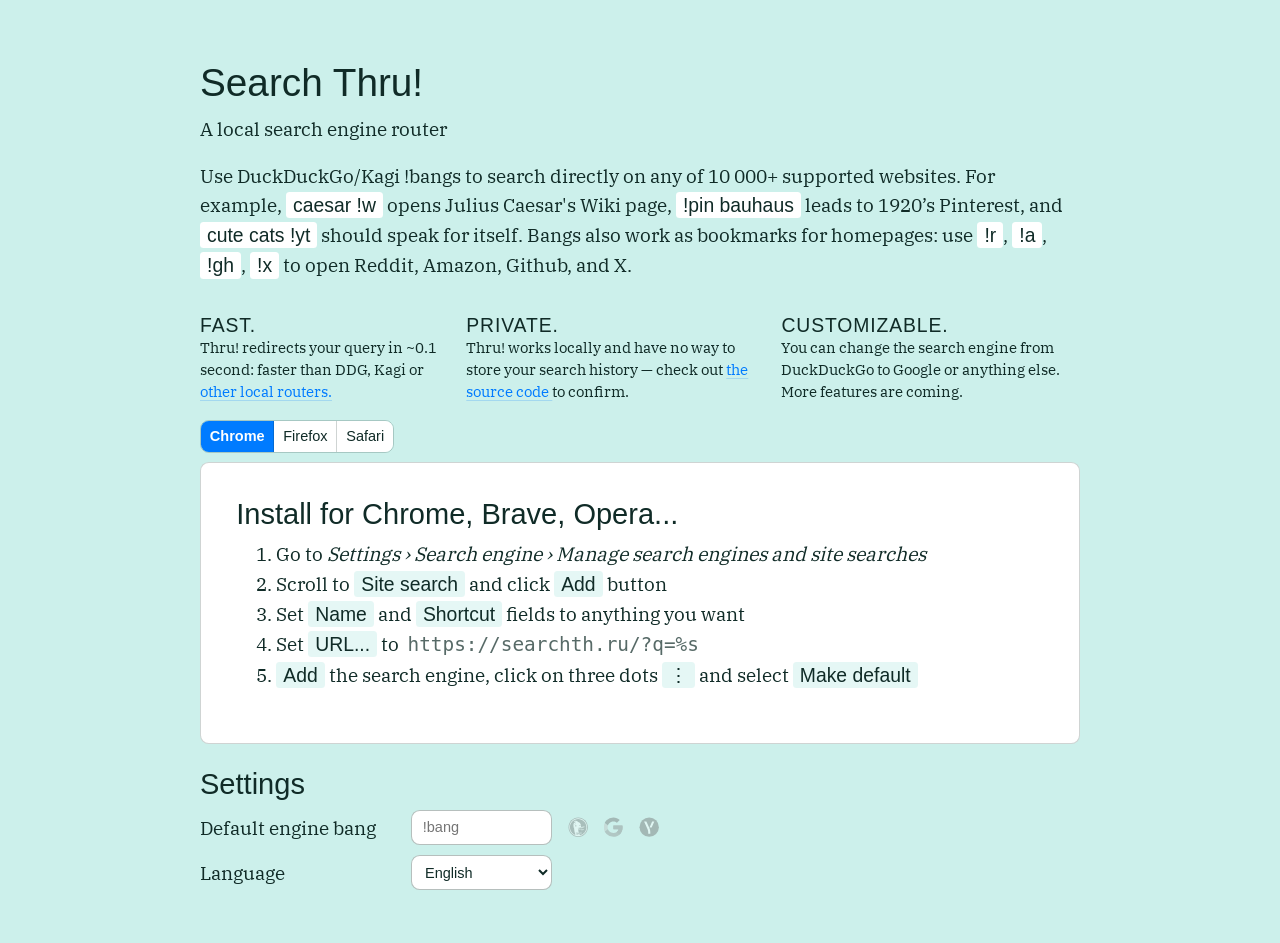
==== commit 1ce6eec2: "big settings redesign" ====
--- a/index.html
+++ b/index.html
@@ -221,26 +221,73 @@
         <hr />
         <div class="settings">
             <h2>Settings</h2>
-            <div id="defaults">
-                <label
-                    for="defaultBang"
-                    data-i18n="settings.default-bang.setting"
-                    >Default engine bang</label
-                >
-                <input
-                    type="text"
-                    id="defaultBang"
-                    name="defaultBang"
-                    placeholder="!ddg"
-                />
-                <p class="hint">
-                    Use <q>!g</q> for Google, <q>!ya</q> for Yandex and
-                    <q>!b</q> for Bing.
-                </p>
-            </div>
-        </div>
-        <div class="language">
-            <a href="/ru/">Русский</a>
+            <div class="settings-grid">
+                <label for="defaultBang">Default engine bang</label>
+                <div class="engine-picker">
+                    <input
+                        type="text"
+                        id="defaultBang"
+                        name="defaultBang"
+                        placeholder="!ddg"
+                    />
+                    <div
+                        class="engine-icons"
+                        role="radiogroup"
+                        aria-label="Default search engine"
+                    >
+                        <label class="engine-icon" aria-label="DuckDuckGo">
+                            <input
+                                type="radio"
+                                name="engine"
+                                value="ddg"
+                                data-bang="ddg"
+                            />
+                            <svg aria-hidden="true">
+                                <use
+                                    href="/assets/sprite.svg#ddg"
+                                    width="100%"
+                                    height="100%"
+                                />
+                            </svg>
+                        </label>
+                        <label class="engine-icon" aria-label="Google">
+                            <input
+                                type="radio"
+                                name="engine"
+                                value="g"
+                                data-bang="g"
+                            />
+                            <svg aria-hidden="true">
+                                <use
+                                    href="/assets/sprite.svg#g"
+                                    width="100%"
+                                    height="100%"
+                                />
+                            </svg>
+                        </label>
+                        <label class="engine-icon" aria-label="Yandex">
+                            <input
+                                type="radio"
+                                name="engine"
+                                value="ya"
+                                data-bang="ya"
+                            />
+                            <svg aria-hidden="true">
+                                <use
+                                    href="/assets/sprite.svg#ya"
+                                    width="100%"
+                                    height="100%"
+                                />
+                            </svg>
+                        </label>
+                    </div>
+                </div>
+                <label for="language">Language</label>
+                <select id="language">
+                    <option value="/" selected>English</option>
+                    <option value="/ru/">Русский</option>
+                </select>
+            </div>
         </div>
     </body>
 </html>
--- a/global.css
+++ b/global.css
@@ -281,7 +281,7 @@
 label,
 input,
 select {
-    margin-bottom: 0.5rem;
+    /*margin-bottom: 0.5rem;*/
     font-size: var(--font-size-text);
 }
 
@@ -391,7 +391,6 @@
         transparent 50%
     );
     padding: 2rem;
-    font-size: 1.25rem;
     border-radius: 0.5rem;
     border: 1px solid
         color-mix(in srgb, var(--color-secondary), transparent 80%);
@@ -399,6 +398,104 @@
 
 .instructions-container h2 {
     margin-top: 0;
+}
+
+.settings-grid {
+    display: grid;
+    grid-template-columns: max-content 1fr;
+    gap: 0.6rem 1.5rem;
+    align-items: center;
+}
+
+.settings-grid select {
+    height: 2rem;
+    font-size: var(--font-size-caption);
+    font-family: var(--font-family-sans);
+    background-color: var(--color-codeBackground);
+    color: var(--color-text);
+    border: 1px solid color-mix(in srgb, var(--color-text), transparent 70%);
+    border-radius: 0.5rem;
+    padding-inline: 0.5rem;
+}
+
+.engine-picker {
+    display: flex;
+    align-items: center;
+    gap: 0.5rem;
+}
+
+.engine-picker input[type="text"] {
+    height: 2rem;
+}
+
+.engine-icons {
+    display: inline-flex;
+    overflow: hidden;
+}
+
+.engine-icon {
+    display: flex;
+    align-items: center;
+    justify-content: center;
+    padding: 0.25rem;
+    cursor: pointer;
+    transition: background-color 0.15s ease;
+}
+
+.engine-icon input[type="radio"] {
+    position: absolute;
+    opacity: 0;
+    width: 0;
+    height: 0;
+    pointer-events: none;
+}
+
+.engine-icon svg {
+    display: block;
+    width: 1.5rem;
+    height: 1.5rem;
+    filter: grayscale(1) opacity(0.4);
+    transition: filter 0.15s ease;
+}
+
+.engine-icon:has(input:checked) {
+    background-color: var(--color-codeBackground);
+    border: 1px solid color-mix(in srgb, var(--color-text), transparent 70%);
+    border-radius: 0.5rem;
+}
+
+.engine-icon:has(input:checked) svg {
+    filter: none;
+}
+
+.engine-icon:hover svg {
+    filter: grayscale(0.5) opacity(0.7);
+}
+
+.engine-icon:focus-within {
+    outline: 2px solid var(--color-link);
+    outline-offset: -2px;
+}
+
+.engine-picker input[type="text"] {
+    font-family: var(--font-family-sans);
+    font-size: var(--font-size-caption);
+    background-color: var(--color-codeBackground);
+    color: var(--color-text);
+    border: 1px solid color-mix(in srgb, var(--color-text), transparent 70%);
+    border-radius: 0.5rem;
+    padding: 0.25rem 0.6rem;
+    width: 8rem;
+    outline: none;
+}
+
+.engine-icon svg use {
+    width: 100%;
+}
+
+.engine-picker input[type="text"]:focus-visible {
+    outline: 2px solid var(--color-link);
+    outline-offset: 2px;
 }
 
 @keyframes fade-out {
